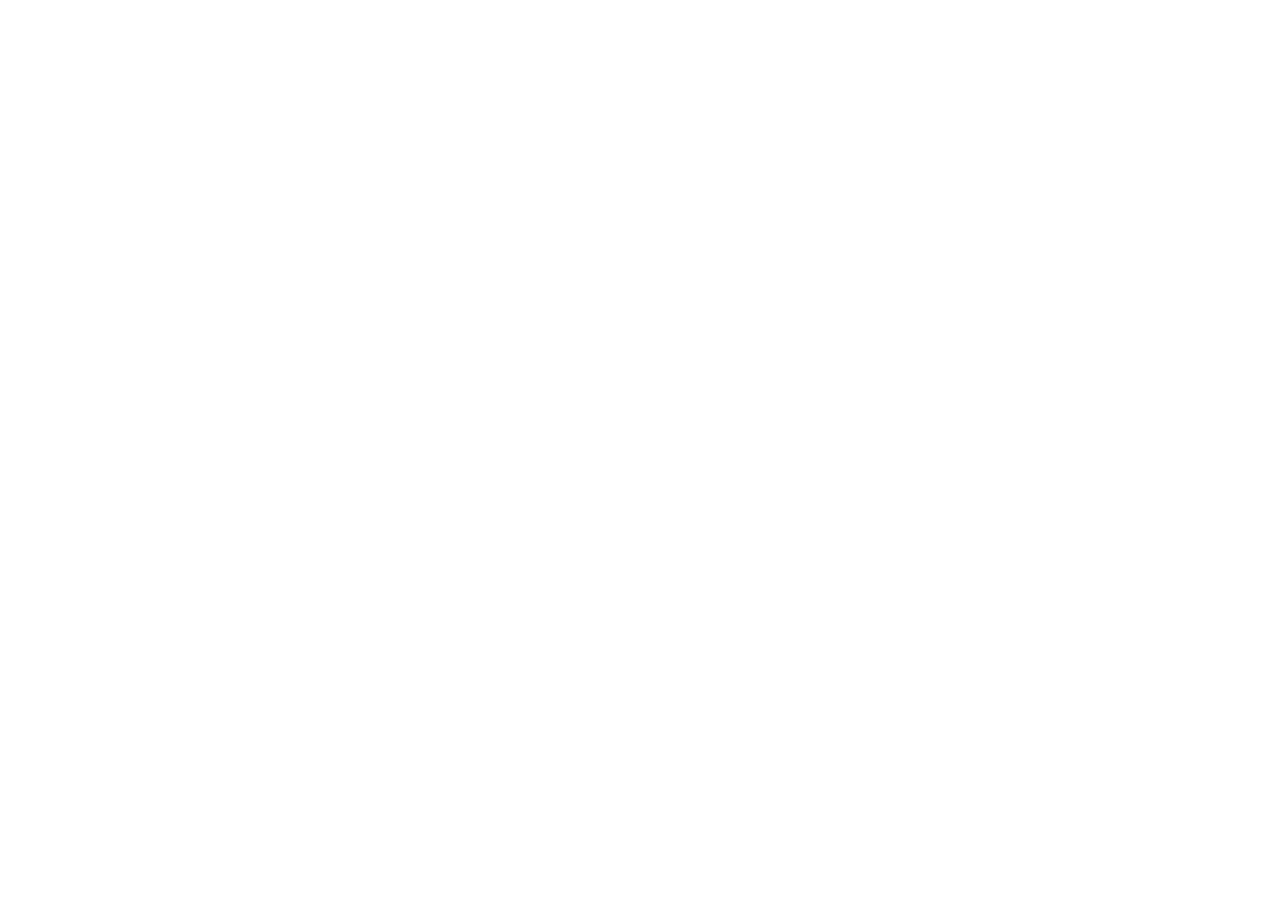
==== inside.html @ a3347d47 "yes" ====
<!DOCTYPE html>
<html lang="en">
<head>
    <meta charset="UTF-8">
    <meta name="viewport" content="width=device-width, initial-scale=1.0">
    <title>Document</title>
    

    <link rel="stylesheet" href="style1.css"/>
  </head>
  
<body>
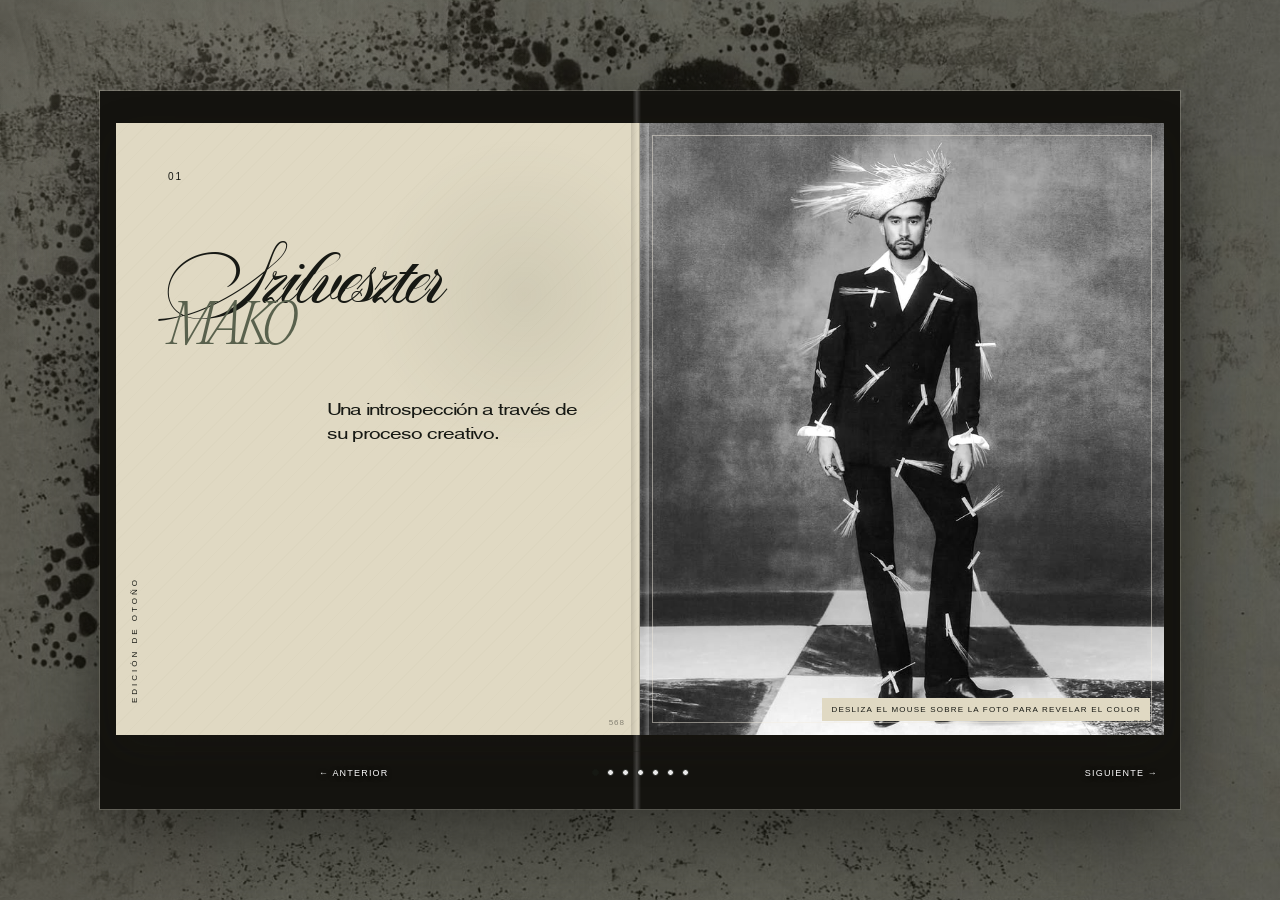
==== commit e42be215: "yes" ====
--- a/inside.html
+++ b/inside.html
@@ -1,13 +1,317 @@
 <!DOCTYPE html>
-<html lang="en">
+<html lang="es">
 <head>
-    <meta charset="UTF-8">
-    <meta name="viewport" content="width=device-width, initial-scale=1.0">
-    <title>Document</title>
-    
-
-    <link rel="stylesheet" href="style1.css"/>
-  </head>
-  
+  <meta charset="UTF-8">
+  <meta name="viewport" content="width=device-width, initial-scale=1.0">
+  <title>Entrevista — Edición 568</title>
+  <link rel="stylesheet" href="syle1.css">
+</head>
 <body>
+  <main class="fanzine" aria-label="Revista desplegable">
+    <div class="book" id="book">
+      <div class="center-fold" aria-hidden="true"></div>
+
+      <article class="spread active" data-page="1" aria-label="Página uno">
+        <section class="page page-left cover-page">
+          <div class="vertical-label">Edición de otoño</div>
+          <p class="page-number">01</p>
+          <h1>Szilveszter<br><em>MAKO</em></h1>
+          <p class="intro">Una introspección a través de su proceso creativo.</p>
+        </section>
+
+        <section class="page page-right portrait-page">
+          <img src="assets/bunny.jpg" alt="Retrato editorial">
+          <div class="caption">Desliza el mouse sobre la foto para revelar el color</div>
+        </section>
+      </article>
+
+      <article class="spread" data-page="2" aria-label="Página dos">
+        <section class="page page-left text-page">
+          <p class="section-name">Quien es</p>
+          <p class="dropcopy"><strong>E</strong>n su estudio, el silencio tiene textura. Los rollos de cámara descansan junto a libros abiertos, anotaciones a lápiz y muestras de luz pegadas en la pared.</p>
+          <p>«Una fotografía no registra solo lo que estaba frente a mí —dice—. También guarda la forma en que decidí mirar ese instante».</p>
+          <blockquote>“La luz no ilumina: revela lo que ya estaba escondido.”</blockquote>
+        </section>
+
+        <section class="page page-right notes-page">
+          <div class="tape">NOTAS DE CAMPO</div>
+          <h2>Diario visual</h2>
+          <img src="assets/wall.jpg" alt="Cuaderno de notas y referencias visuales">
+          <p>Las primeras imágenes nacieron al amanecer, antes de que el ruido cotidiano borrara los contrastes.</p>
+        </section>
+      </article>
+
+      <article class="spread" data-page="3" aria-label="Página tres">
+        <section class="page page-left archive-page">
+          <p class="section-name">Archivo personal</p>
+          <h2>Tres<br><em>momentos</em></h2>
+          <ol>
+            <li><span>1989</span><b>Primera cámara</b></li>
+            <li><span>2004</span><b>Primera exposición</b></li>
+            <li><span>2026</span><b>Nueva serie</b></li>
+          </ol>
+        </section>
+
+        <section class="page page-right closing-page">
+          <p>Próxima entrega</p>
+          <h2>Una ciudad,<br>cuatro estaciones</h2>
+          <div class="closing-image" role="img" aria-label="Paisaje editorial"></div>
+          <p class="closing-copy">La mirada sigue cambiando incluso cuando el paisaje permanece igual.</p>
+        </section>
+      </article>
+
+      <article class="spread" data-page="4" aria-label="Página cuatro">
+        <section class="page page-left notes-page">
+          <div class="tape">ENSAYO / 04</div>
+          <h2>La luz</h2>
+          <img src="assets/wall2.jpg" alt="Paisaje con luz natural">
+          <p>La luz transforma los materiales, los objetos y también la distancia que nos separa de ellos.</p>
+        </section>
+        <section class="page page-right text-page">
+          <p class="section-name">Cuaderno de campo</p>
+          <p class="dropcopy"><strong>4</strong> Una habitación es otra a las seis de la mañana. Los colores pierden volumen y las sombras ocupan todo el centro de la escena.</p>
+          <p>Trabajar con luz natural exige paciencia: esperar el instante exacto y abandonar la imagen si no aparece la tensión necesaria.</p>
+          <blockquote>“Una escena puede cambiar sin que nadie la haya movido.”</blockquote>
+        </section>
+      </article>
+
+      <article class="spread" data-page="5" aria-label="Página cinco">
+        <section class="page page-left cover-page">
+          <p class="page-number">05</p>
+          <h1>Materia<br><em>y recuerdo</em></h1>
+          <p class="intro">Objetos simples conservan historias que no aparecen en los libros.</p>
+        </section>
+        <section class="page page-right portrait-page">
+          <img src="assets/wall.jpg" alt="Detalle del archivo visual">
+          <div class="caption">Archivo de papel / Serie norte</div>
+        </section>
+      </article>
+
+      <article class="spread" data-page="6" aria-label="Página seis">
+        <section class="page page-left archive-page">
+          <p class="section-name">Selección editorial</p>
+          <h2>Seis<br><em>gestos</em></h2>
+          <ol>
+            <li><span>01</span><b>Observar</b></li>
+            <li><span>02</span><b>Permanecer</b></li>
+            <li><span>03</span><b>Repetir</b></li>
+            <li><span>04</span><b>Esperar</b></li>
+          </ol>
+        </section>
+        <section class="page page-right closing-page">
+          <p>Nota editorial</p>
+          <h2>Espacios<br>en silencio</h2>
+          <div class="closing-image" role="img" aria-label="Arquitectura y paisaje editorial"></div>
+          <p class="closing-copy">El encuadre decide qué parte del mundo entra a la historia.</p>
+        </section>
+      </article>
+
+      <article class="spread" data-page="7" aria-label="Página siete">
+        <section class="page page-left text-page">
+          <p class="section-name">Epílogo — La última luz</p>
+          <p class="dropcopy"><strong>A</strong>ntes de cerrar el estudio, la autora revisa una última imagen. El papel conserva una marca de luz, una sombra y el silencio de una tarde completa.</p>
+          <p>Tal vez ese sea el objetivo: no explicar el lugar, sino dejar que vuelva a aparecer cada vez que alguien mira.</p>
+          <blockquote>“Fotografiar es aprender a volver.”</blockquote>
+        </section>
+        <section class="page page-right portrait-page">
+          <img src="assets/magazine.jpg" alt="Retrato final de la edición">
+          <div class="caption">Cierre / Fin de edición 568</div>
+        </section>
+      </article>
+    </div>
+
+    <nav class="pager" aria-label="Navegación de páginas">
+      <button id="prev" type="button" aria-label="Página anterior">← Anterior</button>
+      <div class="dots" aria-live="polite">
+        <button class="dot active" type="button" data-go="0" aria-label="Ir a página 1"></button>
+        <button class="dot" type="button" data-go="1" aria-label="Ir a página 2"></button>
+        <button class="dot" type="button" data-go="2" aria-label="Ir a página 3"></button>
+        <button class="dot" type="button" data-go="3" aria-label="Ir a página 4"></button>
+        <button class="dot" type="button" data-go="4" aria-label="Ir a página 5"></button>
+        <button class="dot" type="button" data-go="5" aria-label="Ir a página 6"></button>
+        <button class="dot" type="button" data-go="6" aria-label="Ir a página 7"></button>
+      </div>
+      <button id="next" type="button" aria-label="Página siguiente">Siguiente →</button>
+    </nav>
+    <audio
+      id="background-music"
+      src="audio/dreams.mp3"
+      autoplay
+      loop
+      preload="auto"
+      hidden>
+    </audio>
+  </main>
+
+  <audio id="page-turn-sound" src="audio/paper.mp3" preload="auto"></audio>
+
+  <script>
+    const book = document.getElementById('book');
+    const spreads = [...document.querySelectorAll('.spread')];
+    const dots = [...document.querySelectorAll('.dot')];
+    const pageTurnSound = document.getElementById('page-turn-sound');
+    const backgroundMusic = document.getElementById('background-music');
+    let current = 0;
+    let turning = false;
+
+    function resumeMusic() {
+      document.removeEventListener('pointerdown', resumeMusic);
+      document.removeEventListener('touchstart', resumeMusic);
+      document.removeEventListener('keydown', resumeMusic);
+      startMusic();
+    }
+
+    function startMusic() {
+      backgroundMusic.play().catch((error) => {
+        if (error.name === 'NotAllowedError') {
+          document.addEventListener('pointerdown', resumeMusic);
+          document.addEventListener('touchstart', resumeMusic);
+          document.addEventListener('keydown', resumeMusic);
+          return;
+        }
+        console.error('No se pudo reproducir dreams.mp3:', error);
+      });
+    }
+
+    startMusic();
+
+    document.querySelectorAll('.spread[data-page="1"] .portrait-page img').forEach((photo) => {
+      photo.setAttribute('role', 'button');
+      photo.setAttribute('tabindex', '0');
+      photo.setAttribute('aria-pressed', 'false');
+      photo.setAttribute('aria-label', `Mostrar a color: ${photo.alt}`);
+      photo.draggable = false;
+      photo.title = 'Desliza el mouse sobre la foto para revelar el color';
+
+      function setColor(inColor) {
+        photo.classList.toggle('in-color', inColor);
+        photo.style.filter = inColor
+          ? 'grayscale(0) saturate(1.05) contrast(1.04)'
+          : 'grayscale(1) contrast(1.04)';
+        photo.setAttribute('aria-pressed', String(inColor));
+        photo.setAttribute(
+          'aria-label',
+          `${inColor ? 'Mostrar en blanco y negro' : 'Mostrar a color'}: ${photo.alt}`
+        );
+        photo.title = inColor
+          ? 'La foto ya está a color'
+          : 'Desliza el mouse sobre la foto para revelar el color';
+      }
+
+      function toggleColor() {
+        setColor(!photo.classList.contains('in-color'));
+      }
+
+      photo.addEventListener('pointermove', (event) => {
+        event.stopPropagation();
+        if (!photo.classList.contains('in-color')) setColor(true);
+      });
+      photo.addEventListener('pointerleave', () => setColor(false));
+
+      photo.addEventListener('keydown', (event) => {
+        if (event.key === 'Enter' || event.key === ' ') {
+          event.preventDefault();
+          toggleColor();
+        }
+      });
+    });
+
+    function showPage(nextIndex, direction = 1) {
+      if (turning || nextIndex === current || nextIndex < 0 || nextIndex >= spreads.length) return;
+      turning = true;
+
+      pageTurnSound.currentTime = 0;
+      pageTurnSound.play().catch(() => {});
+      book.classList.add(direction > 0 ? 'turn-next' : 'turn-prev');
+
+      setTimeout(() => {
+        spreads[current].classList.remove('active');
+        spreads[nextIndex].classList.add('active');
+        dots[current].classList.remove('active');
+        dots[nextIndex].classList.add('active');
+        current = nextIndex;
+        book.classList.remove('turn-next', 'turn-prev');
+        turning = false;
+      }, 760);
+    }
+
+    document.getElementById('prev').addEventListener('click', () => showPage(current - 1, -1));
+    document.getElementById('next').addEventListener('click', () => showPage(current + 1, 1));
+
+    dots.forEach((dot) => {
+      dot.addEventListener('click', () => {
+        const nextIndex = Number(dot.dataset.go);
+        showPage(nextIndex, nextIndex > current ? 1 : -1);
+      });
+    });
+
+    document.addEventListener('keydown', (event) => {
+      if (event.key === 'ArrowRight') showPage(current + 1, 1);
+      if (event.key === 'ArrowLeft') showPage(current - 1, -1);
+    });
+
+    let touchStartX = 0;
+    let touchStartY = 0;
+
+    book.addEventListener('touchstart', (event) => {
+      if (event.target.closest('.spread[data-page="1"] .portrait-page img')) return;
+      touchStartX = event.changedTouches[0].clientX;
+      touchStartY = event.changedTouches[0].clientY;
+    }, { passive: true });
+
+    book.addEventListener('touchend', (event) => {
+      if (event.target.closest('.spread[data-page="1"] .portrait-page img')) return;
+      const deltaX = event.changedTouches[0].clientX - touchStartX;
+      const deltaY = event.changedTouches[0].clientY - touchStartY;
+
+      if (Math.abs(deltaX) > 45 && Math.abs(deltaX) > Math.abs(deltaY)) {
+        if (deltaX < 0) showPage(current + 1, 1);
+        if (deltaX > 0) showPage(current - 1, -1);
+      }
+    }, { passive: true });
+
+    let dragStartX = 0;
+    let draggingPage = null;
+
+    book.addEventListener('pointerdown', (event) => {
+      if (
+        event.pointerType === 'touch' ||
+        turning ||
+        event.target.closest('.spread[data-page="1"] .portrait-page img')
+      ) return;
+      dragStartX = event.clientX;
+      draggingPage = book.querySelector('.spread.active');
+      draggingPage.style.transition = 'transform 80ms linear, filter 80ms linear';
+      book.setPointerCapture(event.pointerId);
+    });
+
+    book.addEventListener('pointermove', (event) => {
+      if (!draggingPage) return;
+      const deltaX = event.clientX - dragStartX;
+      const clamped = Math.max(-180, Math.min(180, deltaX));
+      const degrees = (clamped / 180) * 58;
+      const direction = clamped < 0 ? -1 : 1;
+
+      draggingPage.style.transform =
+        `translateX(${clamped * 0.08}px) translateZ(${Math.abs(clamped) * 0.45}px) ` +
+        `rotateY(${degrees * direction}deg)`;
+      draggingPage.style.filter = `brightness(${1 - Math.abs(clamped) / 650}) contrast(1.08)`;
+    });
+
+    book.addEventListener('pointerup', (event) => {
+      if (!draggingPage) return;
+      const deltaX = event.clientX - dragStartX;
+      draggingPage.style.transition = '';
+      draggingPage.style.transform = '';
+      draggingPage.style.filter = '';
+
+      if (Math.abs(deltaX) > 70) {
+        if (deltaX < 0) showPage(current + 1, 1);
+        if (deltaX > 0) showPage(current - 1, -1);
+      }
+      draggingPage = null;
+    });
+  </script>
+</body>
+</html>
   
--- a/syle1.css
+++ b/syle1.css
@@ -0,0 +1,607 @@
+@font-face {
+  font-family: font ;
+  src: url("fonts/svenings.ttf");
+  
+}
+@font-face {
+  font-family: aston ;
+  src: url("fonts/Aston\ Script.ttf");
+  
+}
+@font-face {
+  font-family: edit ;
+  src: url("fonts/PPEditorialNew-UltralightItalic-BF644b214ff1e9b.otf");
+  
+}
+
+:root {
+  --ink: #171914;
+  --paper: #e0d9c3;
+  --paper-dark: #eeeded;
+  --moss: #59614d;
+  --rust: #9a4f3d;
+  --line: rgba(23, 25, 20, 0.26);
+}
+
+* {
+  box-sizing: border-box;
+}
+
+body {
+  min-height: 100vh;
+  margin: 0;
+  display: grid;
+  place-items: center;
+  overflow-x: hidden;
+  background:
+    radial-gradient(circle at 20% 20%, rgba(238,231,213,.16), transparent 24%),
+    linear-gradient(rgba(20, 22, 17, 0.62), rgba(20, 22, 17, 0.62)),
+    url("assets/wall2.jpg") center / cover fixed;
+  color: var(--ink);
+  font-family: font ;
+}
+
+.fanzine {
+  width: min(1080px, calc(100% - 32px));
+  padding: 16px;
+  background:
+    linear-gradient(90deg, transparent 49.3%, rgba(255,255,255,.2) 49.7%, transparent 50.1%),
+    rgb(20, 19, 15);
+  box-shadow:
+    0 28px 80px rgba(0, 0, 0, 0.48),
+    0 0 0 1px rgba(242,237,223,.25);
+  perspective: 2200px;
+}
+
+.book {
+  position: relative;
+  height: min(650px, 68vh);
+  min-height: 480px;
+  margin: 16px 0;
+  cursor: grab;
+  transform-style: preserve-3d;
+  transition: transform 700ms cubic-bezier(.2,.75,.25,1), height 700ms ease;
+}
+
+.book:active {
+  cursor: grabbing;
+}
+
+.book::before,
+.book::after {
+  content: "";
+  position: absolute;
+  z-index: 30;
+  bottom: -7px;
+  height: 7px;
+  width: calc(50% - 7px);
+  background: repeating-linear-gradient(90deg, rgba(23,25,20,.12) 0 1px, transparent 1px 4px);
+  opacity: .8;
+  pointer-events: none;
+}
+
+.book::before {
+  left: 7px;
+}
+
+.book::after {
+  right: 7px;
+}
+
+.center-fold {
+  position: absolute;
+  z-index: 20;
+  top: 0;
+  bottom: 0;
+  left: 50%;
+  width: 18px;
+  transform: translateX(-50%);
+  background: linear-gradient(90deg, rgba(0,0,0,.12), transparent 35%, transparent 65%, rgba(255,255,255,.28));
+  pointer-events: none;
+  transition: opacity 400ms ease;
+}
+
+.spread {
+  position: absolute;
+  inset: 0;
+  display: grid;
+  grid-template-columns: 1fr 1fr;
+  opacity: 0;
+  visibility: hidden;
+  transform-origin: center;
+  will-change: transform, filter;
+  backface-visibility: hidden;
+  box-shadow: 0 12px 38px rgba(30, 28, 20, 0.2);
+  transition: opacity 260ms ease, transform 420ms cubic-bezier(.45,.05,.25,1);
+}
+
+.spread.active {
+  opacity: 1;
+  visibility: visible;
+}
+
+.book.turn-next .spread.active {
+  transform-origin: left;
+  transform: translateX(-10px) rotateY(-76deg) rotateZ(-1deg) scale(.96);
+  filter: brightness(.78) contrast(1.08);
+  animation: turn-next-page 840ms cubic-bezier(.55,.05,.25,.95);
+}
+
+.book.turn-prev .spread.active {
+  transform-origin: right;
+  transform: translateX(10px) rotateY(76deg) rotateZ(1deg) scale(.96);
+  filter: brightness(.78) contrast(1.08);
+  animation: turn-prev-page 840ms cubic-bezier(.55,.05,.25,.95);
+}
+
+@keyframes turn-next-page {
+  0% {
+    transform: translateX(0) rotateY(0) rotateZ(0) scale(1);
+    filter: brightness(1);
+  }
+  48% {
+    transform: translateX(-16px) translateZ(90px) rotateY(-58deg) rotateZ(-1.2deg) scale(.98);
+    filter: brightness(.72) contrast(1.12);
+  }
+  100% {
+    transform: translateX(-10px) rotateY(-76deg) rotateZ(-1deg) scale(.96);
+  }
+}
+
+@keyframes turn-prev-page {
+  0% {
+    transform: translateX(0) rotateY(0) rotateZ(0) scale(1);
+    filter: brightness(1);
+  }
+  48% {
+    transform: translateX(16px) translateZ(90px) rotateY(58deg) rotateZ(1.2deg) scale(.98);
+    filter: brightness(.72) contrast(1.12);
+  }
+  100% {
+    transform: translateX(10px) rotateY(76deg) rotateZ(1deg) scale(.96);
+  }
+}
+
+.page {
+  position: relative;
+  min-width: 0;
+  overflow: hidden;
+  background:
+    repeating-linear-gradient(0deg, rgba(23,25,20,.018) 0 1px, transparent 1px 5px),
+    var(--paper);
+}
+
+.page::after {
+  content: "568";
+  position: absolute;
+  right: 14px;
+  bottom: 8px;
+  color: rgba(23,25,20,.46);
+  font-family: "DM Sans", sans-serif;
+  font-size: 8px;
+  letter-spacing: 1px;
+}
+
+.page-left {
+  border-right: 1px solid var(--line);
+}
+
+.cover-page {
+  padding: 48px 52px;
+  background:
+    radial-gradient(circle at 78% 28%, rgba(89,97,77,.12), transparent 26%),
+    repeating-linear-gradient(-45deg, transparent 0 12px, rgba(89,97,77,.025) 12px 13px),
+    var(--paper);
+}
+
+.vertical-label {
+  position: absolute;
+  left: 14px;
+  bottom: 32px;
+  writing-mode: vertical-rl;
+  transform: rotate(180deg);
+  font-family: "DM Sans", sans-serif;
+  font-size: 8px;
+  letter-spacing: 3px;
+  text-transform: uppercase;
+}
+
+.page-number {
+  margin: 0 0 80px;
+  font-family: "DM Sans", sans-serif;
+  font-size: 10px;
+  letter-spacing: 2px;
+}
+
+.cover-page h1 {
+  margin: 0;
+  font-family: aston;
+  font-size: clamp(20px, 4.2vw, 90px);
+  font-weight: 400;
+  line-height: .78;
+  letter-spacing: -5px;
+  text-wrap: balance;
+}
+
+.cover-page h1 em {
+  color: var(--moss);
+  font-weight: 400;
+  font-family: edit ;
+}
+
+.intro {
+  max-width: 260px;
+  margin: 48px 0 0 auto;
+  font-size: 16px;
+  line-height: 1.5;
+}
+
+.portrait-page {
+  background: var(--ink);
+}
+
+.portrait-page img {
+  width: 100%;
+  height: 100%;
+  display: block;
+  object-fit: cover;
+  object-position: center 28%;
+  filter: saturate(1.05) contrast(1.04);
+}
+
+.spread[data-page="1"] .portrait-page img {
+  filter: grayscale(1) contrast(1.04);
+  cursor: move;
+  transition: filter 120ms ease;
+}
+
+.spread[data-page="1"] .portrait-page img.in-color {
+  filter: grayscale(0) saturate(1.05) contrast(1.04);
+}
+
+.portrait-page::before {
+  content: "";
+  position: absolute;
+  z-index: 2;
+  inset: 12px;
+  border: 1px solid rgba(242,237,223,.48);
+  pointer-events: none;
+}
+
+.caption {
+  position: absolute;
+  right: 14px;
+  bottom: 14px;
+  padding: 7px 9px;
+  background: var(--paper);
+  font-family: "DM Sans", sans-serif;
+  font-size: 8px;
+  letter-spacing: 1.2px;
+  text-transform: uppercase;
+}
+
+.text-page {
+  padding: 48px 54px;
+  column-count: 2;
+  column-gap: 28px;
+  column-rule: 1px solid var(--line);
+  font-size: 13.5px;
+  line-height: 1.72;
+  text-align: justify;
+}
+
+.section-name {
+  column-span: all;
+  margin: 0 0 54px;
+  padding-bottom: 12px;
+  border-bottom: 1px solid var(--line);
+  font-family: "DM Sans", sans-serif;
+  font-size: 9px;
+  letter-spacing: 2px;
+  text-transform: uppercase;
+}
+
+.dropcopy {
+  margin-top: 0;
+}
+
+.dropcopy strong {
+  float: left;
+  margin: 8px 7px 0 0;
+  color: var(--moss);
+  font-family: "Libre Caslon Display", Georgia, serif;
+  font-size: 66px;
+  line-height: .65;
+}
+
+blockquote {
+  break-inside: avoid;
+  margin: 28px 0 0;
+  padding: 20px 0;
+  border-top: 1px solid var(--ink);
+  border-bottom: 1px solid var(--ink);
+  color: var(--rust);
+  font-family: "Libre Caslon Display", Georgia, serif;
+  font-size: 22px;
+  line-height: 1.15;
+  text-align: left;
+}
+
+.notes-page {
+  padding: 38px 46px;
+  background:
+    repeating-linear-gradient(0deg, transparent 0 31px, rgba(89,97,77,.12) 31px 32px),
+    #ded6c2;
+}
+
+.tape {
+  width: fit-content;
+  margin: 0 auto 32px;
+  padding: 7px 18px;
+  transform: rotate(-2deg);
+  background: rgba(238,231,213,.8);
+  border: 1px solid rgba(23,25,20,.12);
+  font-family: "DM Sans", sans-serif;
+  font-size: 8px;
+  letter-spacing: 2px;
+}
+
+.notes-page h2 {
+  margin: 0 0 18px;
+  font-family: "Libre Caslon Display", Georgia, serif;
+  font-size: 52px;
+  font-weight: 400;
+  letter-spacing: -2px;
+  text-align: center;
+}
+
+.notes-page img {
+  width: 72%;
+  height: 300px;
+  display: block;
+  margin: 0 auto;
+  object-fit: cover;
+  border: 10px solid #f5f0e3;
+  transform: rotate(1.5deg);
+  filter: saturate(1.02) contrast(1.03);
+  box-shadow: 0 8px 18px rgba(23,25,20,.18);
+}
+
+.notes-page p {
+  max-width: 360px;
+  margin: 22px auto 0;
+  font-size: 13px;
+  line-height: 1.5;
+  text-align: center;
+}
+
+.archive-page {
+  padding: 48px 54px;
+  background:
+    linear-gradient(135deg, rgba(255,255,255,.04), transparent 40%),
+    repeating-linear-gradient(90deg, transparent 0 38px, rgba(242,237,223,.025) 38px 39px),
+    var(--moss);
+  color: var(--paper);
+}
+
+.archive-page .section-name {
+  border-color: rgba(238,231,213,.35);
+}
+
+.archive-page h2 {
+  margin: 72px 0 58px;
+  font-family: "Libre Caslon Display", Georgia, serif;
+  font-size: clamp(58px, 6vw, 84px);
+  font-weight: 400;
+  line-height: .82;
+}
+
+.archive-page h2 em {
+  color: #cfc8af;
+  font-weight: 400;
+}
+
+.archive-page ol {
+  margin: 0;
+  padding: 0;
+  list-style: none;
+  border-top: 1px solid rgba(238,231,213,.35);
+}
+
+.archive-page li {
+  display: grid;
+  grid-template-columns: 70px 1fr;
+  padding: 14px 0;
+  border-bottom: 1px solid rgba(238,231,213,.35);
+  font-size: 12px;
+}
+
+.archive-page li span {
+  font-family: "DM Sans", sans-serif;
+  font-size: 9px;
+  letter-spacing: 1px;
+}
+
+.closing-page {
+  padding: 34px 42px 28px;
+  background:
+    radial-gradient(circle at 75% 72%, rgba(154,79,61,.09), transparent 20%),
+    var(--paper);
+}
+
+.closing-page > p:first-child {
+  margin: 0 0 22px;
+  font-family: "DM Sans", sans-serif;
+  font-size: 8px;
+  letter-spacing: 2px;
+  text-transform: uppercase;
+}
+
+.closing-page h2 {
+  margin: 0 0 24px;
+  font-family: "Libre Caslon Display", Georgia, serif;
+  font-size: clamp(48px, 5.6vw, 78px);
+  font-weight: 400;
+  line-height: .86;
+}
+
+.closing-image {
+  height: 240px;
+  background:
+    linear-gradient(rgba(89,97,77,.12), rgba(89,97,77,.12)),
+    url("assets/wall2.jpg") center 52% / cover;
+  filter: saturate(1);
+}
+
+.closing-copy {
+  max-width: 380px;
+  margin: 18px 0 0 auto;
+  font-size: 12px;
+  text-align: right;
+}
+
+.pager {
+  height: 42px;
+  display: grid;
+  grid-template-columns: 1fr auto 1fr;
+  align-items: center;
+  border-top: 1px solid var(--line);
+  font-family: "DM Sans", sans-serif;
+}
+
+.pager #prev,
+.pager #next {
+  border: 0;
+  color: #fff;
+  background: none;
+  font-family: "DM Sans", sans-serif;
+  font-size: 9px;
+  letter-spacing: 1.2px;
+  text-transform: uppercase;
+  cursor: pointer;
+  text-shadow: 0 1px 5px rgba(0, 0, 0, 0.65);
+}
+
+#next {
+  justify-self: end;
+}
+
+.dots {
+  display: flex;
+  gap: 8px;
+}
+
+.dots .dot {
+  width: 7px;
+  height: 7px;
+  padding: 0;
+  border: 1px solid var(--ink);
+  border-radius: 50%;
+}
+
+.dots .dot.active {
+  background: var(--ink);
+}
+
+.book.folded {
+  height: min(470px, 52vh);
+  transform: scale(.82) rotateX(8deg);
+}
+
+.book.folded .spread {
+  box-shadow: 0 2px 8px rgba(30,28,20,.25);
+}
+
+.book.folded .center-fold {
+  opacity: 1;
+  width: 12px;
+  background: linear-gradient(90deg, transparent, rgba(23,25,20,.22), transparent);
+}
+
+@media (max-width: 760px) {
+  body {
+    align-items: start;
+  }
+
+  .fanzine {
+    width: 100%;
+    min-height: 100vh;
+    padding: 8px;
+  }
+
+  .book {
+    height: 620px;
+  }
+
+  .spread {
+    grid-template-columns: 1fr;
+  }
+
+  .page-left {
+    display: none;
+  }
+
+  .page-right {
+    width: 100%;
+  }
+
+  .center-fold {
+    display: none;
+  }
+
+  .cover-page,
+  .archive-page,
+  .text-page {
+    display: block;
+  }
+
+  .spread[data-page="1"] .page-right,
+  .spread[data-page="2"] .page-right,
+  .spread[data-page="3"] .page-right {
+    display: block;
+  }
+
+  .text-page {
+    padding: 34px 28px;
+  }
+
+  .notes-page {
+    padding: 28px 24px;
+  }
+
+  .notes-page img {
+    height: 330px;
+  }
+
+  .closing-page {
+    padding: 28px;
+  }
+
+  .closing-image {
+    height: 320px;
+  }
+
+}
+
+@media (max-width: 480px) {
+  .book {
+    min-height: 520px;
+    height: 68vh;
+  }
+
+  .portrait-page img {
+    object-position: center 22%;
+  }
+
+  .notes-page img {
+    height: 280px;
+  }
+
+  .closing-page h2 {
+    font-size: 52px;
+  }
+
+  .closing-image {
+    height: 260px;
+  }
+}
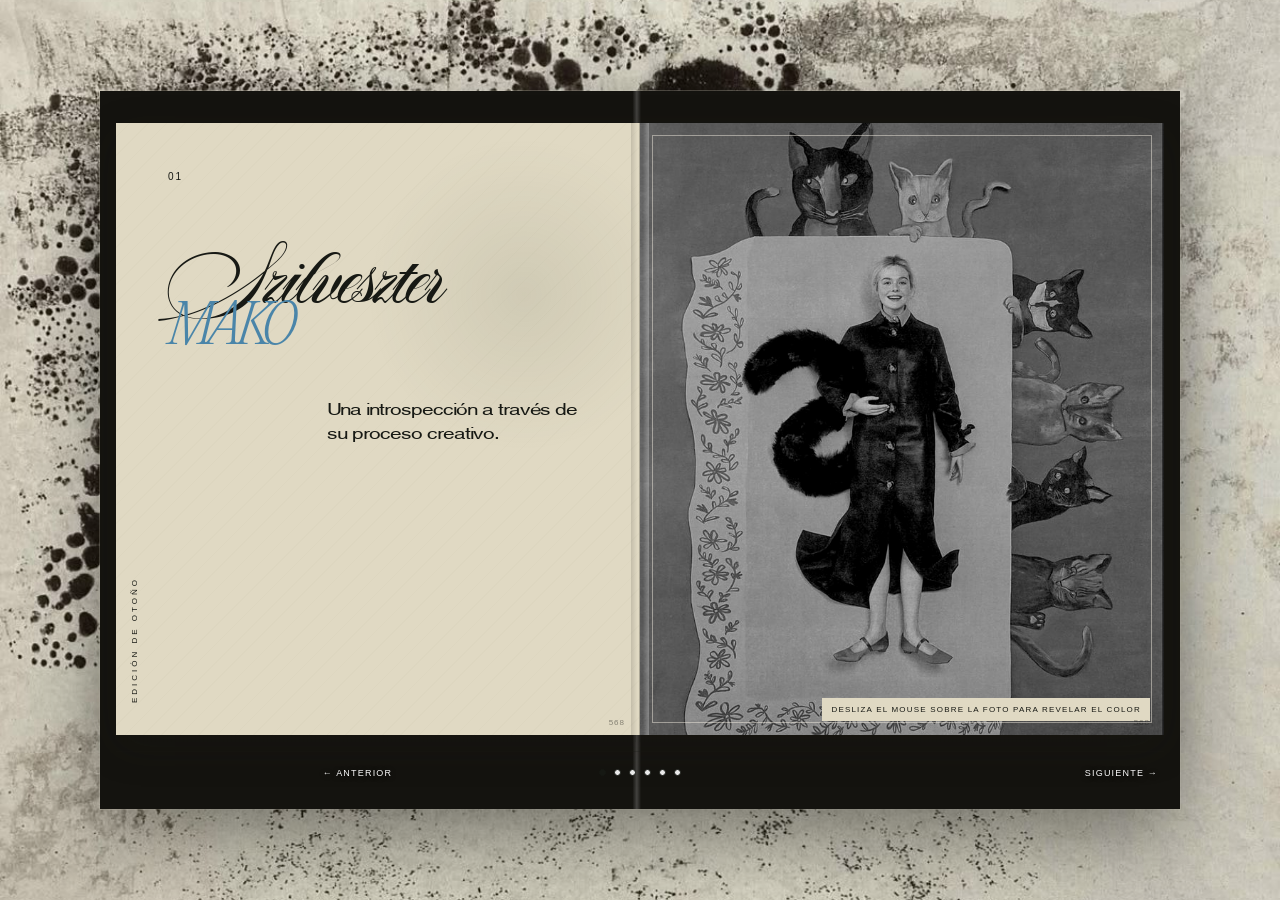
==== commit d0d21344: "git" ====
--- a/inside.html
+++ b/inside.html
@@ -20,7 +20,7 @@
         </section>
 
         <section class="page page-right portrait-page">
-          <img src="assets/bunny.jpg" alt="Retrato editorial">
+          <img src="assets/elle.jpg" alt="Retrato editorial">
           <div class="caption">Desliza el mouse sobre la foto para revelar el color</div>
         </section>
       </article>
@@ -28,66 +28,46 @@
       <article class="spread" data-page="2" aria-label="Página dos">
         <section class="page page-left text-page">
           <p class="section-name">Quien es</p>
-          <p class="dropcopy"><strong>E</strong>n su estudio, el silencio tiene textura. Los rollos de cámara descansan junto a libros abiertos, anotaciones a lápiz y muestras de luz pegadas en la pared.</p>
-          <p>«Una fotografía no registra solo lo que estaba frente a mí —dice—. También guarda la forma en que decidí mirar ese instante».</p>
-          <blockquote>“La luz no ilumina: revela lo que ya estaba escondido.”</blockquote>
+          <p class="dropcopy"><strong>S</strong>zilveszter Makó es un fotógrafo y director de arte húngaro (nacido en 1992) radicado en Milán, reconocido internacionalmente por su estética teatral, surrealista y pictórica en la fotografía de moda y retratos.</p>
+          
+          <blockquote>"I am evolving, simply not as quickly as you scroll."</blockquote>
         </section>
 
         <section class="page page-right notes-page">
-          <div class="tape">NOTAS DE CAMPO</div>
-          <h2>Diario visual</h2>
-          <img src="assets/wall.jpg" alt="Cuaderno de notas y referencias visuales">
-          <p>Las primeras imágenes nacieron al amanecer, antes de que el ruido cotidiano borrara los contrastes.</p>
+          <div class="tape">Haz click y descubre el behind the scenes</div>
+          
+          <a class="photo-link" href="https://www.vanityfair.com/video/watch/behind-the-scenes-with-bad-bunny" target="_blank" rel="noopener noreferrer" aria-label="Ver el detrás de cámaras de Bad Bunny en Vanity Fair">
+            <img src="assets/bunny.jpg" alt="Retrato editorial de Szilveszter Makó">
+          </a>
+          
         </section>
       </article>
 
       <article class="spread" data-page="3" aria-label="Página tres">
-        <section class="page page-left archive-page">
-          <p class="section-name">Archivo personal</p>
-          <h2>Tres<br><em>momentos</em></h2>
-          <ol>
-            <li><span>1989</span><b>Primera cámara</b></li>
-            <li><span>2004</span><b>Primera exposición</b></li>
-            <li><span>2026</span><b>Nueva serie</b></li>
-          </ol>
-        </section>
-
-        <section class="page page-right closing-page">
-          <p>Próxima entrega</p>
-          <h2>Una ciudad,<br>cuatro estaciones</h2>
-          <div class="closing-image" role="img" aria-label="Paisaje editorial"></div>
-          <p class="closing-copy">La mirada sigue cambiando incluso cuando el paisaje permanece igual.</p>
+        <section class="page page-left gif-page" aria-label="Inspiración visual">
+          <div class="gif-gallery">
+            <img src="assets/giphy-5.gif" alt="Animación editorial número cinco">
+            <img src="assets/giphy-6.gif" alt="Animación editorial número seis">
+          </div>
+        </section>
+        <section class="page page-right inspo-page">
+          <h2>Inspo</h2>
         </section>
       </article>
 
       <article class="spread" data-page="4" aria-label="Página cuatro">
-        <section class="page page-left notes-page">
-          <div class="tape">ENSAYO / 04</div>
-          <h2>La luz</h2>
-          <img src="assets/wall2.jpg" alt="Paisaje con luz natural">
-          <p>La luz transforma los materiales, los objetos y también la distancia que nos separa de ellos.</p>
-        </section>
-        <section class="page page-right text-page">
-          <p class="section-name">Cuaderno de campo</p>
-          <p class="dropcopy"><strong>4</strong> Una habitación es otra a las seis de la mañana. Los colores pierden volumen y las sombras ocupan todo el centro de la escena.</p>
-          <p>Trabajar con luz natural exige paciencia: esperar el instante exacto y abandonar la imagen si no aparece la tensión necesaria.</p>
-          <blockquote>“Una escena puede cambiar sin que nadie la haya movido.”</blockquote>
-        </section>
-      </article>
-
-      <article class="spread" data-page="5" aria-label="Página cinco">
         <section class="page page-left cover-page">
-          <p class="page-number">05</p>
+          <p class="page-number">04</p>
           <h1>Materia<br><em>y recuerdo</em></h1>
           <p class="intro">Objetos simples conservan historias que no aparecen en los libros.</p>
         </section>
         <section class="page page-right portrait-page">
-          <img src="assets/wall.jpg" alt="Detalle del archivo visual">
+          <img src="assets/h3.jpg" alt="Detalle del archivo visual">
           <div class="caption">Archivo de papel / Serie norte</div>
         </section>
       </article>
 
-      <article class="spread" data-page="6" aria-label="Página seis">
+      <article class="spread" data-page="5" aria-label="Página cinco">
         <section class="page page-left archive-page">
           <p class="section-name">Selección editorial</p>
           <h2>Seis<br><em>gestos</em></h2>
@@ -106,7 +86,7 @@
         </section>
       </article>
 
-      <article class="spread" data-page="7" aria-label="Página siete">
+      <article class="spread" data-page="6" aria-label="Página seis">
         <section class="page page-left text-page">
           <p class="section-name">Epílogo — La última luz</p>
           <p class="dropcopy"><strong>A</strong>ntes de cerrar el estudio, la autora revisa una última imagen. El papel conserva una marca de luz, una sombra y el silencio de una tarde completa.</p>
@@ -129,7 +109,6 @@
         <button class="dot" type="button" data-go="3" aria-label="Ir a página 4"></button>
         <button class="dot" type="button" data-go="4" aria-label="Ir a página 5"></button>
         <button class="dot" type="button" data-go="5" aria-label="Ir a página 6"></button>
-        <button class="dot" type="button" data-go="6" aria-label="Ir a página 7"></button>
       </div>
       <button id="next" type="button" aria-label="Página siguiente">Siguiente →</button>
     </nav>
@@ -254,13 +233,19 @@
     let touchStartY = 0;
 
     book.addEventListener('touchstart', (event) => {
-      if (event.target.closest('.spread[data-page="1"] .portrait-page img')) return;
+      if (
+        event.target.closest('.spread[data-page="1"] .portrait-page img') ||
+        event.target.closest('.photo-link')
+      ) return;
       touchStartX = event.changedTouches[0].clientX;
       touchStartY = event.changedTouches[0].clientY;
     }, { passive: true });
 
     book.addEventListener('touchend', (event) => {
-      if (event.target.closest('.spread[data-page="1"] .portrait-page img')) return;
+      if (
+        event.target.closest('.spread[data-page="1"] .portrait-page img') ||
+        event.target.closest('.photo-link')
+      ) return;
       const deltaX = event.changedTouches[0].clientX - touchStartX;
       const deltaY = event.changedTouches[0].clientY - touchStartY;
 
@@ -277,7 +262,8 @@
       if (
         event.pointerType === 'touch' ||
         turning ||
-        event.target.closest('.spread[data-page="1"] .portrait-page img')
+        event.target.closest('.spread[data-page="1"] .portrait-page img') ||
+        event.target.closest('.photo-link')
       ) return;
       dragStartX = event.clientX;
       draggingPage = book.querySelector('.spread.active');
--- a/syle1.css
+++ b/syle1.css
@@ -11,6 +11,11 @@
 @font-face {
   font-family: edit ;
   src: url("fonts/PPEditorialNew-UltralightItalic-BF644b214ff1e9b.otf");
+  
+}
+@font-face {
+  font-family:day;
+  src: url("fonts/DAYROM__.ttf");
   
 }
 
@@ -21,6 +26,7 @@
   --moss: #59614d;
   --rust: #9a4f3d;
   --line: rgba(23, 25, 20, 0.26);
+  --moss2: #4a85a9;
 }
 
 * {
@@ -34,8 +40,7 @@
   place-items: center;
   overflow-x: hidden;
   background:
-    radial-gradient(circle at 20% 20%, rgba(238,231,213,.16), transparent 24%),
-    linear-gradient(rgba(20, 22, 17, 0.62), rgba(20, 22, 17, 0.62)),
+    
     url("assets/wall2.jpg") center / cover fixed;
   color: var(--ink);
   font-family: font ;
@@ -224,7 +229,7 @@
 }
 
 .cover-page h1 em {
-  color: var(--moss);
+  color: var(--moss2);
   font-weight: 400;
   font-family: edit ;
 }
@@ -290,9 +295,60 @@
   text-align: justify;
 }
 
+.gif-page {
+  padding: 18px;
+  background: transparent;
+}
+
+.spread[data-page="3"] {
+  background:
+    linear-gradient(90deg, rgba(13,15,12,.28), rgba(13,15,12,.08)),
+    url("assets/h2.jpg") center / cover;
+}
+
+.spread[data-page="3"] .page {
+  background: transparent;
+}
+
+.inspo-page {
+  display: flex;
+  align-items: flex-start;
+  justify-content: center;
+  padding: 42px 32px;
+}
+
+.inspo-page h2 {
+  margin: 0;
+  color: #aca08e;
+  font-family: aston;
+  font-size: clamp(25px, 6vw, 72px);
+  font-weight: 400;
+  line-height: .9;
+  text-shadow: 0 3px 18px rgba(0,0,0,.65);
+}
+
+.gif-gallery {
+  width: 100%;
+  height: 100%;
+  display: grid;
+  grid-template-columns: 1fr;
+  grid-template-rows: repeat(2, minmax(0, 1fr));
+  gap: 0;
+}
+
+.gif-gallery img {
+  width: 100%;
+  height: 100%;
+  min-height: 0;
+  display: block;
+  object-fit: contain;
+  background: rgba(13,15,12,.36);
+  box-shadow: 0 8px 24px rgba(0,0,0,.22);
+}
+
 .section-name {
   column-span: all;
-  margin: 0 0 54px;
+  margin: 0 0 26px;
   padding-bottom: 12px;
   border-bottom: 1px solid var(--line);
   font-family: "DM Sans", sans-serif;
@@ -302,16 +358,56 @@
 }
 
 .dropcopy {
-  margin-top: 0;
+  margin: 0 0 18px;
+  font-size: inherit;
+  font-family: day ;
+  line-height: inherit;
 }
 
 .dropcopy strong {
   float: left;
-  margin: 8px 7px 0 0;
+  margin: 6px 8px 0 0;
   color: var(--moss);
-  font-family: "Libre Caslon Display", Georgia, serif;
-  font-size: 66px;
-  line-height: .65;
+  font-family: aston;
+  line-height: .72;
+}
+
+.spread[data-page="2"] .text-page {
+  display: flex;
+  flex-direction: column;
+  justify-content: center;
+  column-count: 1;
+  column-rule: none;
+  text-align: center;
+}
+
+.spread[data-page="2"] .section-name {
+  width: 100%;
+  margin-bottom: 28px;
+  text-align: center;
+}
+
+.spread[data-page="2"] .dropcopy {
+  width: min(100%, 34ch);
+  margin: 0 0 26px auto;
+  font-size: clamp(17px, 2vw, 24px);
+  line-height: 1.5;
+  text-align: right;
+}
+
+.spread[data-page="2"] .dropcopy strong {
+  float: left;
+  margin: 7px 10px 0 0;
+  font-size: clamp(58px, 6vw, 82px);
+  line-height: .75;
+}
+
+.spread[data-page="2"] blockquote {
+  align-self: flex-start;
+  width: min(100%, 34ch);
+  max-width: 34ch;
+  margin: 0 auto 0 0;
+  text-align: left;
 }
 
 blockquote {
@@ -320,59 +416,91 @@
   padding: 20px 0;
   border-top: 1px solid var(--ink);
   border-bottom: 1px solid var(--ink);
-  color: var(--rust);
-  font-family: "Libre Caslon Display", Georgia, serif;
-  font-size: 22px;
+  color: var(--moss);
+  font-family: aston ;
+  font-size: 30px;
   line-height: 1.15;
   text-align: left;
 }
 
 .notes-page {
+  position: relative;
   padding: 38px 46px;
-  background:
-    repeating-linear-gradient(0deg, transparent 0 31px, rgba(89,97,77,.12) 31px 32px),
-    #ded6c2;
+  color: #fff;
+  background: #313a19;
+}
+
+.notes-page::after {
+  content: "";
+  position: absolute;
+  z-index: 1;
+  inset: 0;
+  background: linear-gradient(180deg, rgba(0,0,0,.46), transparent 38%, rgba(0,0,0,.3));
+  pointer-events: none;
 }
 
 .tape {
+  position: relative;
+  z-index: 2;
   width: fit-content;
   margin: 0 auto 32px;
   padding: 7px 18px;
   transform: rotate(-2deg);
-  background: rgba(238,231,213,.8);
+  background: rgba(51, 55, 21, 0.841);
+  
   border: 1px solid rgba(23,25,20,.12);
   font-family: "DM Sans", sans-serif;
-  font-size: 8px;
+  font-size: 12px;
   letter-spacing: 2px;
 }
 
 .notes-page h2 {
+  position: relative;
+  z-index: 2;
   margin: 0 0 18px;
-  font-family: "Libre Caslon Display", Georgia, serif;
+  font-family: aston;
   font-size: 52px;
   font-weight: 400;
   letter-spacing: -2px;
   text-align: center;
+  text-shadow: 0 2px 12px rgba(0,0,0,.55);
+}
+
+.notes-page > .photo-link {
+  position: absolute;
+  z-index: 0;
+  inset: 0;
+  display: block;
 }
 
 .notes-page img {
-  width: 72%;
-  height: 300px;
+  position: absolute;
+  z-index: 0;
+  inset: 0;
+  width: 100%;
+  height: 100%;
   display: block;
-  margin: 0 auto;
+  margin: 0;
   object-fit: cover;
-  border: 10px solid #f5f0e3;
-  transform: rotate(1.5deg);
+  object-position: center;
   filter: saturate(1.02) contrast(1.03);
-  box-shadow: 0 8px 18px rgba(23,25,20,.18);
 }
 
 .notes-page p {
+  position: relative;
+  z-index: 2;
   max-width: 360px;
   margin: 22px auto 0;
   font-size: 13px;
   line-height: 1.5;
   text-align: center;
+  text-shadow: 0 2px 10px rgba(0,0,0,.8);
+}
+
+.notes-page .tape,
+.notes-page h2,
+.notes-page p {
+  pointer-events: none;
 }
 
 .archive-page {
@@ -537,12 +665,123 @@
     grid-template-columns: 1fr;
   }
 
+  .spread[data-page="1"] {
+    grid-template-columns: minmax(0, 1fr) minmax(0, 1fr);
+  }
+
+  .spread[data-page="2"] {
+    grid-template-columns: minmax(0, 1fr) minmax(0, 1fr);
+  }
+
+  .spread[data-page="3"] {
+    grid-template-columns: minmax(0, 1fr) minmax(0, 1fr);
+  }
+
   .page-left {
     display: none;
   }
 
+  .spread[data-page="1"] .page-left {
+    display: block;
+  }
+
+  .spread[data-page="2"] .page-left {
+    display: block;
+  }
+
+  .spread[data-page="3"] .page-left {
+    display: block;
+  }
+
   .page-right {
     width: 100%;
+  }
+
+  .spread[data-page="1"] .page-right {
+    width: auto;
+  }
+
+  .spread[data-page="2"] .page-right {
+    width: auto;
+  }
+
+  .spread[data-page="3"] .page-right {
+    width: auto;
+  }
+
+  .spread[data-page="3"] .page-right {
+    width: auto;
+  }
+
+  .spread[data-page="1"] .cover-page {
+    padding: 34px 18px 28px 26px;
+  }
+
+  .spread[data-page="1"] .page-number {
+    margin-bottom: clamp(24px, 7vh, 52px);
+  }
+
+  .spread[data-page="1"] .cover-page h1 {
+    font-size: clamp(18px, 5.5vw, 42px);
+    letter-spacing: -1px;
+    line-height: .9;
+  }
+
+  .spread[data-page="1"] .intro {
+    margin-top: clamp(18px, 4vh, 32px);
+    font-size: clamp(10px, 2.5vw, 14px);
+    line-height: 1.35;
+  }
+
+  .spread[data-page="1"] .vertical-label {
+    left: 7px;
+    bottom: 14px;
+    font-size: 6px;
+    letter-spacing: 1px;
+  }
+
+  .spread[data-page="1"] .caption {
+    right: 6px;
+    bottom: 6px;
+    max-width: calc(100% - 12px);
+    padding: 5px;
+    font-size: 6px;
+    letter-spacing: .4px;
+  }
+
+  .spread[data-page="2"] .text-page {
+    padding: 20px 14px;
+    column-count: 1;
+    font-size: clamp(10px, 2.4vw, 13px);
+    line-height: 1.45;
+  }
+
+  .spread[data-page="2"] .section-name {
+    margin-bottom: 22px;
+  }
+
+  .spread[data-page="2"] .dropcopy strong {
+    font-size: 54px;
+  }
+
+  .spread[data-page="2"] blockquote {
+    margin-top: 16px;
+    padding: 12px 0;
+    font-size: clamp(15px, 3.4vw, 21px);
+  }
+
+  .spread[data-page="2"] .notes-page {
+    padding: 18px 12px;
+  }
+
+  .spread[data-page="2"] .notes-page h2 {
+    margin: 20px 0 14px;
+    font-size: clamp(24px, 6vw, 38px);
+  }
+
+  .spread[data-page="2"] .notes-page p {
+    margin-top: 14px;
+    font-size: 10px;
   }
 
   .center-fold {
@@ -561,16 +800,30 @@
     display: block;
   }
 
+  .spread[data-page="3"] .gif-gallery {
+    grid-template-columns: 1fr;
+    grid-template-rows: repeat(2, minmax(0, 1fr));
+  }
+
+  .spread[data-page="3"] .gif-page {
+    padding: 10px;
+  }
+
+  .spread[data-page="3"] .inspo-page {
+    display: flex;
+    padding: 30px 16px;
+  }
+
+  .spread[data-page="3"] .inspo-page h2 {
+    font-size: clamp(34px, 8vw, 54px);
+  }
+
   .text-page {
     padding: 34px 28px;
   }
 
   .notes-page {
     padding: 28px 24px;
-  }
-
-  .notes-page img {
-    height: 330px;
   }
 
   .closing-page {
@@ -593,8 +846,30 @@
     object-position: center 22%;
   }
 
-  .notes-page img {
-    height: 280px;
+  .spread[data-page="1"] .cover-page {
+    padding: 28px 12px 24px 20px;
+  }
+
+  .spread[data-page="1"] .cover-page h1 {
+    font-size: clamp(17px, 6vw, 28px);
+  }
+
+  .spread[data-page="2"] .text-page {
+    padding: 16px 9px;
+    font-size: 10px;
+  }
+
+  .spread[data-page="2"] .section-name {
+    margin-bottom: 16px;
+    font-size: 7px;
+  }
+
+  .spread[data-page="2"] .dropcopy strong {
+    font-size: 46px;
+  }
+
+  .spread[data-page="2"] .notes-page {
+    padding: 16px 9px;
   }
 
   .closing-page h2 {
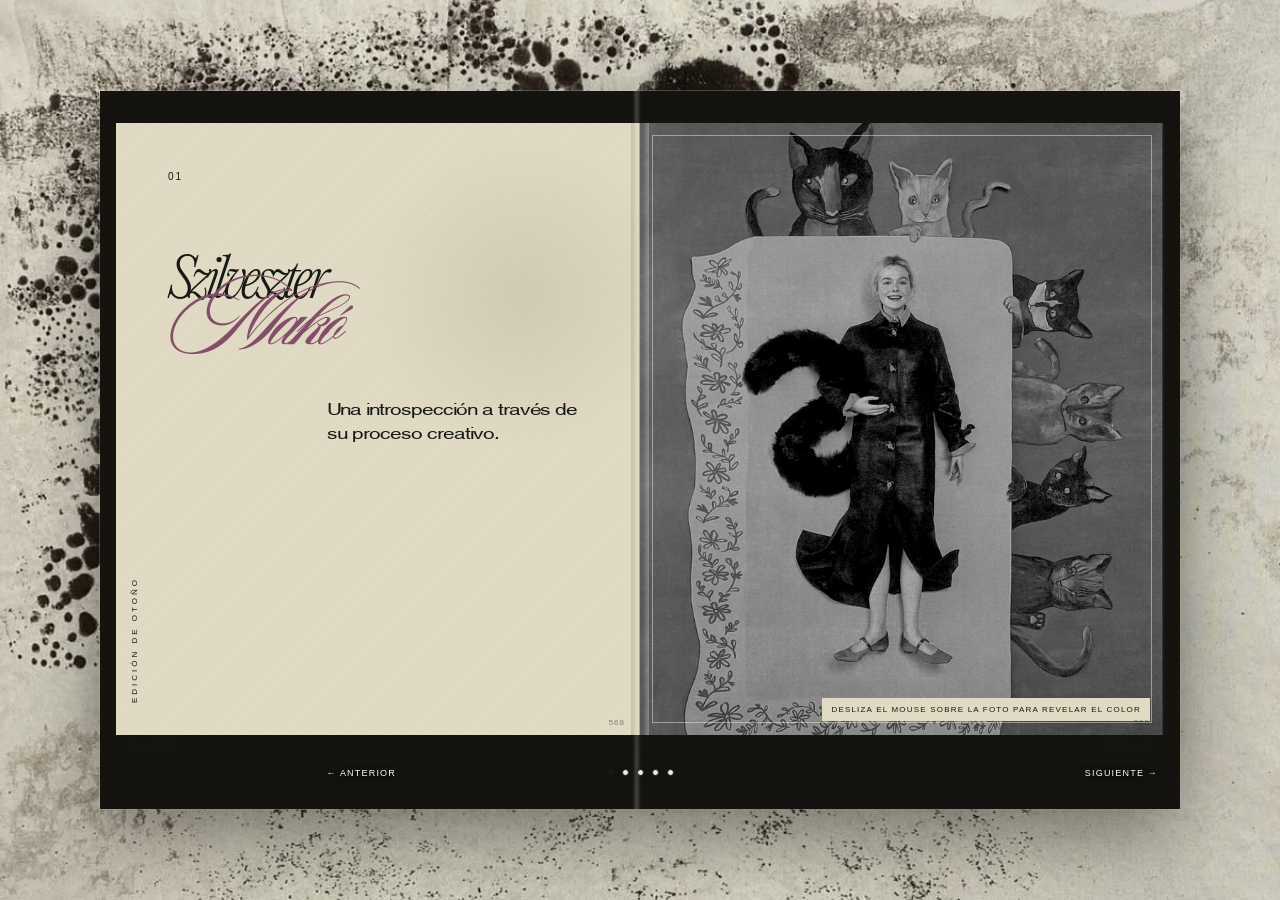
==== commit da478a06: "yes" ====
--- a/inside.html
+++ b/inside.html
@@ -15,7 +15,7 @@
         <section class="page page-left cover-page">
           <div class="vertical-label">Edición de otoño</div>
           <p class="page-number">01</p>
-          <h1>Szilveszter<br><em>MAKO</em></h1>
+          <h1>Szilveszter<br><em>Makó</em></h1>
           <p class="intro">Una introspección a través de su proceso creativo.</p>
         </section>
 
@@ -58,7 +58,7 @@
       <article class="spread" data-page="4" aria-label="Página cuatro">
         <section class="page page-left cover-page">
           <p class="page-number">04</p>
-          <h1>Materia<br><em>y recuerdo</em></h1>
+          <h1>ENTREVISTA con<br><em>Aperture</em></h1>
           <p class="intro">Objetos simples conservan historias que no aparecen en los libros.</p>
         </section>
         <section class="page page-right portrait-page">
@@ -86,18 +86,6 @@
         </section>
       </article>
 
-      <article class="spread" data-page="6" aria-label="Página seis">
-        <section class="page page-left text-page">
-          <p class="section-name">Epílogo — La última luz</p>
-          <p class="dropcopy"><strong>A</strong>ntes de cerrar el estudio, la autora revisa una última imagen. El papel conserva una marca de luz, una sombra y el silencio de una tarde completa.</p>
-          <p>Tal vez ese sea el objetivo: no explicar el lugar, sino dejar que vuelva a aparecer cada vez que alguien mira.</p>
-          <blockquote>“Fotografiar es aprender a volver.”</blockquote>
-        </section>
-        <section class="page page-right portrait-page">
-          <img src="assets/magazine.jpg" alt="Retrato final de la edición">
-          <div class="caption">Cierre / Fin de edición 568</div>
-        </section>
-      </article>
     </div>
 
     <nav class="pager" aria-label="Navegación de páginas">
@@ -108,7 +96,6 @@
         <button class="dot" type="button" data-go="2" aria-label="Ir a página 3"></button>
         <button class="dot" type="button" data-go="3" aria-label="Ir a página 4"></button>
         <button class="dot" type="button" data-go="4" aria-label="Ir a página 5"></button>
-        <button class="dot" type="button" data-go="5" aria-label="Ir a página 6"></button>
       </div>
       <button id="next" type="button" aria-label="Página siguiente">Siguiente →</button>
     </nav>
--- a/syle1.css
+++ b/syle1.css
@@ -26,7 +26,7 @@
   --moss: #59614d;
   --rust: #9a4f3d;
   --line: rgba(23, 25, 20, 0.26);
-  --moss2: #4a85a9;
+  --moss2: #834e69;
 }
 
 * {
@@ -220,7 +220,7 @@
 
 .cover-page h1 {
   margin: 0;
-  font-family: aston;
+  font-family:edit;
   font-size: clamp(20px, 4.2vw, 90px);
   font-weight: 400;
   line-height: .78;
@@ -231,7 +231,7 @@
 .cover-page h1 em {
   color: var(--moss2);
   font-weight: 400;
-  font-family: edit ;
+  font-family: aston ;
 }
 
 .intro {
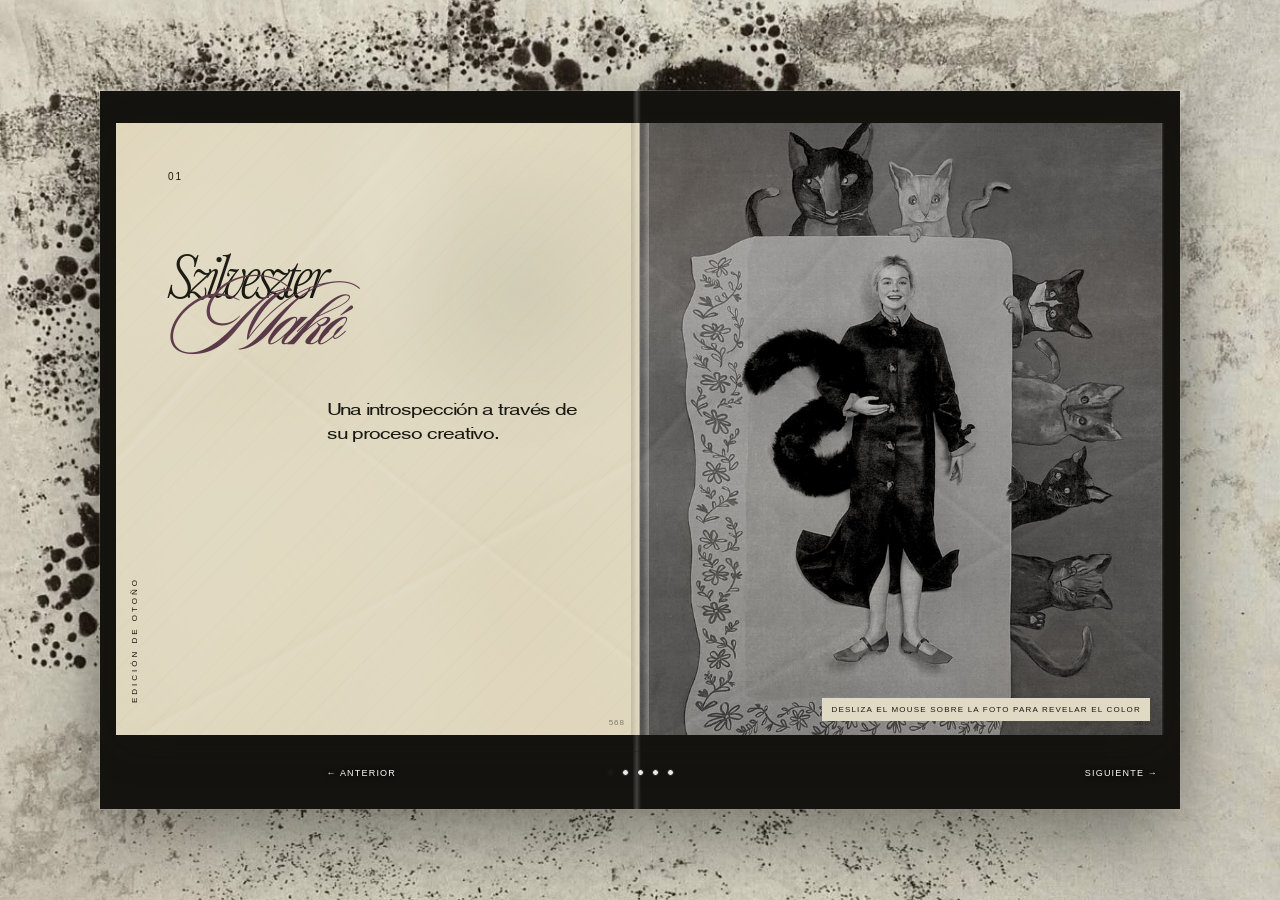
==== commit 09417409: "yes" ====
--- a/inside.html
+++ b/inside.html
@@ -59,30 +59,42 @@
         <section class="page page-left cover-page">
           <p class="page-number">04</p>
           <h1>ENTREVISTA con<br><em>Aperture</em></h1>
-          <p class="intro">Objetos simples conservan historias que no aparecen en los libros.</p>
+          <p class="intro">En la siguiente pagina te descubriras su arte desde 4 mundos.</p>
         </section>
         <section class="page page-right portrait-page">
-          <img src="assets/h3.jpg" alt="Detalle del archivo visual">
-          <div class="caption">Archivo de papel / Serie norte</div>
+          <a class="photo-link" href="https://aperture-org.translate.goog/editorial/szilveszter-mako-wants-to-be-in-control/?_x_tr_sl=en&amp;_x_tr_tl=es&amp;_x_tr_hl=es&amp;_x_tr_pto=tc" target="_blank" rel="noopener noreferrer" aria-label="Leer el artículo de Szilveszter Makó en Aperture">
+            <img src="assets/h3.jpg" alt="Detalle del archivo visual">
+          </a>
+          <div class="caption">Haz click para ver la entrevista</div>
         </section>
       </article>
 
       <article class="spread" data-page="5" aria-label="Página cinco">
-        <section class="page page-left archive-page">
-          <p class="section-name">Selección editorial</p>
-          <h2>Seis<br><em>gestos</em></h2>
-          <ol>
-            <li><span>01</span><b>Observar</b></li>
-            <li><span>02</span><b>Permanecer</b></li>
-            <li><span>03</span><b>Repetir</b></li>
-            <li><span>04</span><b>Esperar</b></li>
-          </ol>
-        </section>
-        <section class="page page-right closing-page">
-          <p>Nota editorial</p>
-          <h2>Espacios<br>en silencio</h2>
-          <div class="closing-image" role="img" aria-label="Arquitectura y paisaje editorial"></div>
-          <p class="closing-copy">El encuadre decide qué parte del mundo entra a la historia.</p>
+        <section class="page page-left people-page" aria-label="Página izquierda">
+          <h2 class="people-heading">Escoge</h2>
+          <div class="people-grid">
+            <button class="reveal-photo" type="button" aria-expanded="false" aria-label="Revelar Willem Dafoe">
+              <img src="assets/wi.jpg" alt="Retrato editorial de Willem Dafoe">
+              <span class="photo-reveal-text" aria-hidden="true">Willem Dafoe</span>
+            </button>
+            <button class="reveal-photo" type="button" aria-expanded="false" aria-label="Revelar Jenna Ortega">
+              <img src="assets/jenna.jpg" alt="Retrato editorial de Jenna Ortega">
+              <span class="photo-reveal-text" aria-hidden="true">Jenna Ortega</span>
+            </button>
+          </div>
+        </section>
+        <section class="page page-right people-page" aria-label="Página derecha">
+          <h2 class="people-heading">Uno</h2>
+          <div class="people-grid">
+            <button class="reveal-photo" type="button" aria-expanded="false" aria-label="Revelar Olivia Rodrigo">
+              <img src="assets/oli.jpg" alt="Retrato editorial de Olivia Rodrigo">
+              <span class="photo-reveal-text" aria-hidden="true">Olivia Rodrigo</span>
+            </button>
+            <button class="reveal-photo" type="button" aria-expanded="false" aria-label="Revelar Elle Fanning">
+              <img src="assets/fannin.jpg" alt="Retrato editorial de Elle Fanning">
+              <span class="photo-reveal-text" aria-hidden="true">Elle Fanning</span>
+            </button>
+          </div>
         </section>
       </article>
 
@@ -119,6 +131,7 @@
     const backgroundMusic = document.getElementById('background-music');
     let current = 0;
     let turning = false;
+    let draggingPage = false;
 
     function resumeMusic() {
       document.removeEventListener('pointerdown', resumeMusic);
@@ -182,23 +195,72 @@
       });
     });
 
+    document.querySelectorAll('.reveal-photo').forEach((photo) => {
+      function setRevealed(revealed) {
+        photo.classList.toggle('revealed', revealed);
+        photo.setAttribute('aria-expanded', String(revealed));
+      }
+
+      photo.addEventListener('pointermove', () => setRevealed(true));
+      photo.addEventListener('pointerleave', () => setRevealed(false));
+      photo.addEventListener('focus', () => setRevealed(true));
+      photo.addEventListener('blur', () => setRevealed(false));
+      photo.addEventListener('keydown', (event) => {
+        if (event.key === 'Enter' || event.key === ' ') {
+          event.preventDefault();
+          setRevealed(!photo.classList.contains('revealed'));
+        }
+      });
+    });
+
+    function createTurnSheet(fromSpread, toSpread, direction) {
+      const isForward = direction > 0;
+      const frontPage = fromSpread.querySelector(isForward ? '.page-right' : '.page-left');
+      const backPage = toSpread.querySelector(isForward ? '.page-left' : '.page-right');
+      if (!frontPage || !backPage) {
+        throw new Error('No se encontraron las páginas para completar el giro.');
+      }
+
+      const sheet = document.createElement('div');
+      sheet.className = 'page-turn-sheet';
+      sheet.setAttribute('aria-hidden', 'true');
+      sheet.inert = true;
+
+      const front = document.createElement('div');
+      front.className = 'page-turn-face page-turn-front';
+      front.append(frontPage.cloneNode(true));
+
+      const back = document.createElement('div');
+      back.className = 'page-turn-face page-turn-back';
+      back.append(backPage.cloneNode(true));
+
+      sheet.append(front, back);
+      book.append(sheet);
+      return sheet;
+    }
+
     function showPage(nextIndex, direction = 1) {
       if (turning || nextIndex === current || nextIndex < 0 || nextIndex >= spreads.length) return;
+      const currentSpread = spreads[current];
+      const nextSpread = spreads[nextIndex];
+      const turnSheet = createTurnSheet(currentSpread, nextSpread, direction);
+      nextSpread.classList.add(direction > 0 ? 'turn-under-right' : 'turn-under-left');
+      turnSheet.classList.add(direction > 0 ? 'turn-forward' : 'turn-backward');
       turning = true;
 
       pageTurnSound.currentTime = 0;
       pageTurnSound.play().catch(() => {});
-      book.classList.add(direction > 0 ? 'turn-next' : 'turn-prev');
 
       setTimeout(() => {
-        spreads[current].classList.remove('active');
-        spreads[nextIndex].classList.add('active');
+        currentSpread.classList.remove('active');
+        nextSpread.classList.remove('turn-under-right', 'turn-under-left');
+        nextSpread.classList.add('active');
         dots[current].classList.remove('active');
         dots[nextIndex].classList.add('active');
         current = nextIndex;
-        book.classList.remove('turn-next', 'turn-prev');
+        turnSheet.remove();
         turning = false;
-      }, 760);
+      }, 900);
     }
 
     document.getElementById('prev').addEventListener('click', () => showPage(current - 1, -1));
@@ -222,7 +284,8 @@
     book.addEventListener('touchstart', (event) => {
       if (
         event.target.closest('.spread[data-page="1"] .portrait-page img') ||
-        event.target.closest('.photo-link')
+        event.target.closest('.photo-link') ||
+        event.target.closest('.reveal-photo')
       ) return;
       touchStartX = event.changedTouches[0].clientX;
       touchStartY = event.changedTouches[0].clientY;
@@ -231,7 +294,8 @@
     book.addEventListener('touchend', (event) => {
       if (
         event.target.closest('.spread[data-page="1"] .portrait-page img') ||
-        event.target.closest('.photo-link')
+        event.target.closest('.photo-link') ||
+        event.target.closest('.reveal-photo')
       ) return;
       const deltaX = event.changedTouches[0].clientX - touchStartX;
       const deltaY = event.changedTouches[0].clientY - touchStartY;
@@ -243,46 +307,32 @@
     }, { passive: true });
 
     let dragStartX = 0;
-    let draggingPage = null;
 
     book.addEventListener('pointerdown', (event) => {
       if (
         event.pointerType === 'touch' ||
         turning ||
         event.target.closest('.spread[data-page="1"] .portrait-page img') ||
-        event.target.closest('.photo-link')
+        event.target.closest('.photo-link') ||
+        event.target.closest('.reveal-photo')
       ) return;
       dragStartX = event.clientX;
-      draggingPage = book.querySelector('.spread.active');
-      draggingPage.style.transition = 'transform 80ms linear, filter 80ms linear';
+      draggingPage = true;
       book.setPointerCapture(event.pointerId);
-    });
-
-    book.addEventListener('pointermove', (event) => {
-      if (!draggingPage) return;
-      const deltaX = event.clientX - dragStartX;
-      const clamped = Math.max(-180, Math.min(180, deltaX));
-      const degrees = (clamped / 180) * 58;
-      const direction = clamped < 0 ? -1 : 1;
-
-      draggingPage.style.transform =
-        `translateX(${clamped * 0.08}px) translateZ(${Math.abs(clamped) * 0.45}px) ` +
-        `rotateY(${degrees * direction}deg)`;
-      draggingPage.style.filter = `brightness(${1 - Math.abs(clamped) / 650}) contrast(1.08)`;
     });
 
     book.addEventListener('pointerup', (event) => {
       if (!draggingPage) return;
       const deltaX = event.clientX - dragStartX;
-      draggingPage.style.transition = '';
-      draggingPage.style.transform = '';
-      draggingPage.style.filter = '';
-
+      draggingPage = false;
       if (Math.abs(deltaX) > 70) {
         if (deltaX < 0) showPage(current + 1, 1);
         if (deltaX > 0) showPage(current - 1, -1);
       }
-      draggingPage = null;
+    });
+
+    book.addEventListener('pointercancel', () => {
+      draggingPage = false;
     });
   </script>
 </body>
--- a/syle1.css
+++ b/syle1.css
@@ -26,7 +26,8 @@
   --moss: #59614d;
   --rust: #9a4f3d;
   --line: rgba(23, 25, 20, 0.26);
-  --moss2: #834e69;
+  --moss2: #5b3b4c;
+  --paper2: #928772;
 }
 
 * {
@@ -123,47 +124,81 @@
 .spread.active {
   opacity: 1;
   visibility: visible;
-}
-
-.book.turn-next .spread.active {
-  transform-origin: left;
-  transform: translateX(-10px) rotateY(-76deg) rotateZ(-1deg) scale(.96);
-  filter: brightness(.78) contrast(1.08);
-  animation: turn-next-page 840ms cubic-bezier(.55,.05,.25,.95);
-}
-
-.book.turn-prev .spread.active {
-  transform-origin: right;
-  transform: translateX(10px) rotateY(76deg) rotateZ(1deg) scale(.96);
-  filter: brightness(.78) contrast(1.08);
-  animation: turn-prev-page 840ms cubic-bezier(.55,.05,.25,.95);
-}
-
-@keyframes turn-next-page {
-  0% {
-    transform: translateX(0) rotateY(0) rotateZ(0) scale(1);
-    filter: brightness(1);
-  }
-  48% {
-    transform: translateX(-16px) translateZ(90px) rotateY(-58deg) rotateZ(-1.2deg) scale(.98);
-    filter: brightness(.72) contrast(1.12);
-  }
-  100% {
-    transform: translateX(-10px) rotateY(-76deg) rotateZ(-1deg) scale(.96);
-  }
-}
-
-@keyframes turn-prev-page {
-  0% {
-    transform: translateX(0) rotateY(0) rotateZ(0) scale(1);
-    filter: brightness(1);
-  }
-  48% {
-    transform: translateX(16px) translateZ(90px) rotateY(58deg) rotateZ(1.2deg) scale(.98);
-    filter: brightness(.72) contrast(1.12);
-  }
-  100% {
-    transform: translateX(10px) rotateY(76deg) rotateZ(1deg) scale(.96);
+  z-index: 1;
+}
+
+.spread.turn-under-right,
+.spread.turn-under-left {
+  opacity: 1;
+  visibility: visible;
+  z-index: 0;
+}
+
+.spread.turn-under-right {
+  clip-path: inset(0 0 0 50%);
+}
+
+.spread.turn-under-left {
+  clip-path: inset(0 50% 0 0);
+}
+
+.page-turn-sheet {
+  position: absolute;
+  z-index: 10;
+  top: 0;
+  bottom: 0;
+  width: 50%;
+  transform-style: preserve-3d;
+  pointer-events: none;
+  box-shadow: 0 8px 18px rgba(0, 0, 0, .22);
+}
+
+.page-turn-sheet.turn-forward {
+  left: 50%;
+  transform-origin: left center;
+  animation: turn-page-forward 900ms cubic-bezier(.645, .045, .355, 1) forwards;
+}
+
+.page-turn-sheet.turn-backward {
+  left: 0;
+  transform-origin: right center;
+  animation: turn-page-backward 900ms cubic-bezier(.645, .045, .355, 1) forwards;
+}
+
+.page-turn-face {
+  position: absolute;
+  inset: 0;
+  overflow: hidden;
+  backface-visibility: hidden;
+}
+
+.page-turn-face > .page {
+  position: absolute;
+  inset: 0;
+  width: 100%;
+  height: 100%;
+}
+
+.page-turn-back {
+  transform: rotateY(180deg);
+}
+
+@keyframes turn-page-forward {
+  to { transform: rotateY(-180deg); }
+}
+
+@keyframes turn-page-backward {
+  to { transform: rotateY(180deg); }
+}
+
+@keyframes people-heading-enter {
+  from {
+    opacity: 0;
+    transform: translateY(-8px);
+  }
+  to {
+    opacity: 1;
+    transform: translateY(0);
   }
 }
 
@@ -171,9 +206,34 @@
   position: relative;
   min-width: 0;
   overflow: hidden;
-  background:
-    repeating-linear-gradient(0deg, rgba(23,25,20,.018) 0 1px, transparent 1px 5px),
-    var(--paper);
+  isolation: isolate;
+  background: var(--paper);
+}
+
+.page::before {
+  content: "";
+  position: absolute;
+  z-index: 2;
+  inset: 0;
+  background-image:
+    radial-gradient(ellipse at 9% 12%, rgba(111,76,41,.25), transparent 24%),
+    radial-gradient(ellipse at 89% 31%, rgba(122,82,43,.18), transparent 18%),
+    radial-gradient(ellipse at 76% 88%, rgba(83,55,31,.17), transparent 24%),
+    radial-gradient(ellipse at 29% 71%, rgba(250,220,165,.16), transparent 29%),
+    radial-gradient(ellipse at center, transparent 55%, rgba(74,49,27,.16) 100%),
+    linear-gradient(rgba(153,111,59,.08), rgba(153,111,59,.08)),
+    radial-gradient(ellipse at 14% 18%, rgba(255,255,255,.34), transparent 23%),
+    radial-gradient(ellipse at 26% 38%, rgba(23,25,20,.2), transparent 27%),
+    radial-gradient(ellipse at 78% 68%, rgba(23,25,20,.2), transparent 25%),
+    radial-gradient(ellipse at 52% 12%, rgba(255,255,255,.24), transparent 20%),
+    radial-gradient(ellipse at 36% 82%, rgba(23,25,20,.17), transparent 24%),
+    radial-gradient(ellipse at 88% 30%, rgba(255,255,255,.2), transparent 18%),
+    linear-gradient(132deg, transparent 27%, rgba(23,25,20,.14) 28%, rgba(255,255,255,.18) 28.5%, transparent 29.5%),
+    linear-gradient(38deg, transparent 46%, rgba(255,255,255,.16) 46.5%, rgba(23,25,20,.12) 47%, transparent 48%),
+    linear-gradient(151deg, transparent 68%, rgba(23,25,20,.12) 69%, rgba(255,255,255,.16) 69.5%, transparent 70.5%);
+  opacity: .78;
+  mix-blend-mode: soft-light;
+  pointer-events: none;
 }
 
 .page::after {
@@ -243,6 +303,8 @@
 
 .portrait-page {
   background: var(--ink);
+  outline: 1px solid rgba(242,237,223,.48);
+  outline-offset: -12px;
 }
 
 .portrait-page img {
@@ -254,6 +316,12 @@
   filter: saturate(1.05) contrast(1.04);
 }
 
+.portrait-page > .photo-link {
+  position: absolute;
+  inset: 0;
+  display: block;
+}
+
 .spread[data-page="1"] .portrait-page img {
   filter: grayscale(1) contrast(1.04);
   cursor: move;
@@ -264,17 +332,9 @@
   filter: grayscale(0) saturate(1.05) contrast(1.04);
 }
 
-.portrait-page::before {
-  content: "";
-  position: absolute;
-  z-index: 2;
-  inset: 12px;
-  border: 1px solid rgba(242,237,223,.48);
-  pointer-events: none;
-}
-
 .caption {
   position: absolute;
+  z-index: 3;
   right: 14px;
   bottom: 14px;
   padding: 7px 9px;
@@ -283,6 +343,7 @@
   font-size: 8px;
   letter-spacing: 1.2px;
   text-transform: uppercase;
+  pointer-events: none;
 }
 
 .text-page {
@@ -508,8 +569,8 @@
   background:
     linear-gradient(135deg, rgba(255,255,255,.04), transparent 40%),
     repeating-linear-gradient(90deg, transparent 0 38px, rgba(242,237,223,.025) 38px 39px),
-    var(--moss);
-  color: var(--paper);
+    var(--moss2);
+  color: var(--moss2);
 }
 
 .archive-page .section-name {
@@ -525,7 +586,7 @@
 }
 
 .archive-page h2 em {
-  color: #cfc8af;
+  color: #86806b;
   font-weight: 400;
 }
 
@@ -548,6 +609,108 @@
   font-family: "DM Sans", sans-serif;
   font-size: 9px;
   letter-spacing: 1px;
+}
+
+.people-page {
+  display: flex;
+  flex-direction: column;
+  padding: 14px 10px 10px;
+  background: var(--paper);
+}
+
+.people-heading {
+  flex: none;
+  margin: 50px 0 12px;
+  color: var(--ink);
+  font-family:aston;
+  font-size: clamp(52px, 5.4vw, 88px);
+  font-weight: 400;
+  line-height: 1;
+  text-align: center;
+}
+
+.spread[data-page="5"].active .people-heading {
+  animation: people-heading-enter 600ms ease-out both;
+}
+
+@media (prefers-reduced-motion: reduce) {
+  .spread[data-page="5"].active .people-heading {
+    animation: none;
+  }
+}
+
+.spread[data-page="5"] .page-left .people-heading {
+  color: var(--paper);
+}
+
+.spread[data-page="5"] .page-right .people-heading {
+  color: var(--moss2);
+}
+
+.people-grid {
+  width: 100%;
+  min-height: 0;
+  flex: 1;
+  display: grid;
+  grid-template-columns: repeat(2, minmax(0, 1fr));
+  grid-template-rows: minmax(0, 1fr);
+  justify-items: center;
+  align-items: center;
+  gap: 10px;
+  padding: 14px 24px;
+}
+
+.reveal-photo {
+  position: relative;
+  display: block;
+  width: min(94%, 220px);
+  height: auto;
+  max-width: 220px;
+  aspect-ratio: 4 / 5;
+  padding: 0;
+  overflow: hidden;
+  border: 0;
+  background: transparent;
+  cursor: crosshair;
+}
+
+.reveal-photo img {
+  position: absolute;
+  top: 50%;
+  left: 50%;
+  display: block;
+  width: 100%;
+  height: 100%;
+  transform: translate(-50%, -50%);
+  object-fit: contain;
+}
+
+.photo-reveal-text {
+  position: absolute;
+  z-index: 1;
+  inset: 0;
+  display: grid;
+  place-items: center;
+  padding: 10px;
+  color: #fff;
+  background: linear-gradient(180deg, rgba(0,0,0,.05), rgba(0,0,0,.68));
+  font-family: edit;
+  font-size: clamp(24px, 3.2vw, 40px);
+  line-height: 1;
+  text-align: center;
+  text-shadow: 0 2px 12px rgba(0,0,0,.8);
+  opacity: 0;
+  pointer-events: none;
+  transition: opacity 240ms ease;
+}
+
+.reveal-photo.revealed .photo-reveal-text,
+.reveal-photo:focus-visible .photo-reveal-text {
+  opacity: 1;
+}
+
+.spread[data-page="5"] .page-left.people-page {
+  background: var(--moss2);
 }
 
 .closing-page {
@@ -677,6 +840,10 @@
     grid-template-columns: minmax(0, 1fr) minmax(0, 1fr);
   }
 
+  .spread[data-page="5"] {
+    grid-template-columns: minmax(0, 1fr) minmax(0, 1fr);
+  }
+
   .page-left {
     display: none;
   }
@@ -693,6 +860,10 @@
     display: block;
   }
 
+  .spread[data-page="5"] .page-left {
+    display: block;
+  }
+
   .page-right {
     width: 100%;
   }
@@ -706,6 +877,10 @@
   }
 
   .spread[data-page="3"] .page-right {
+    width: auto;
+  }
+
+  .spread[data-page="5"] .page-right {
     width: auto;
   }
 
@@ -818,6 +993,11 @@
     font-size: clamp(34px, 8vw, 54px);
   }
 
+  .photo-reveal-text {
+    padding: 4px;
+    font-size: clamp(12px, 3vw, 20px);
+  }
+
   .text-page {
     padding: 34px 28px;
   }
